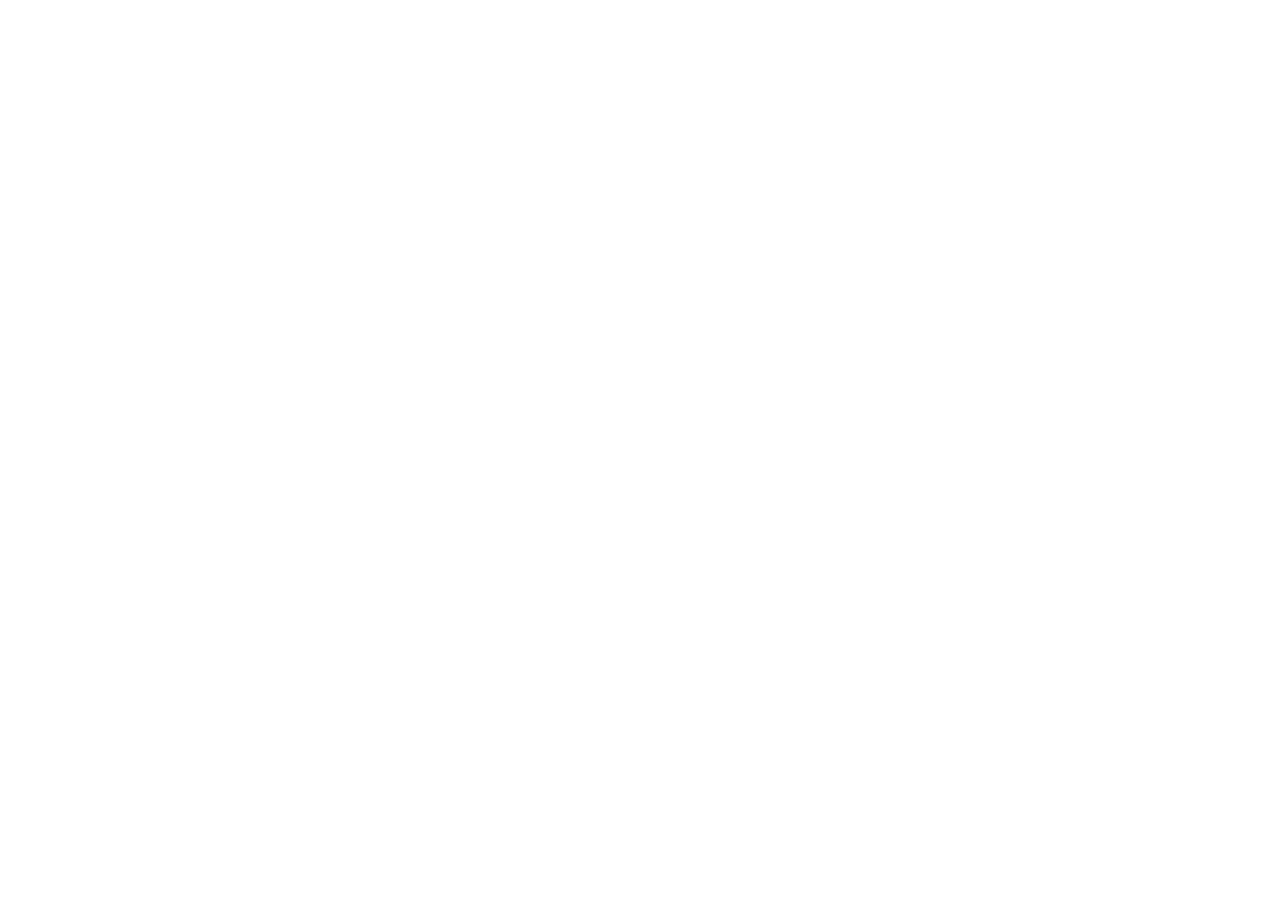
==== index.html @ 9c834925 "Add files via upload" ====
<!doctype html>
<html>
<head>
  <meta charset="utf-8" />
  <meta name="viewport" content="width=device-width, initial-scale=1.0" />
  <title>Site Admin — Dr. Shajini</title>
</head>
<body>
  <script src="https://identity.netlify.com/v1/netlify-identity-widget.js"></script>
  <script src="https://unpkg.com/decap-cms@^3.0.0/dist/decap-cms.js"></script>
</body>
</html>
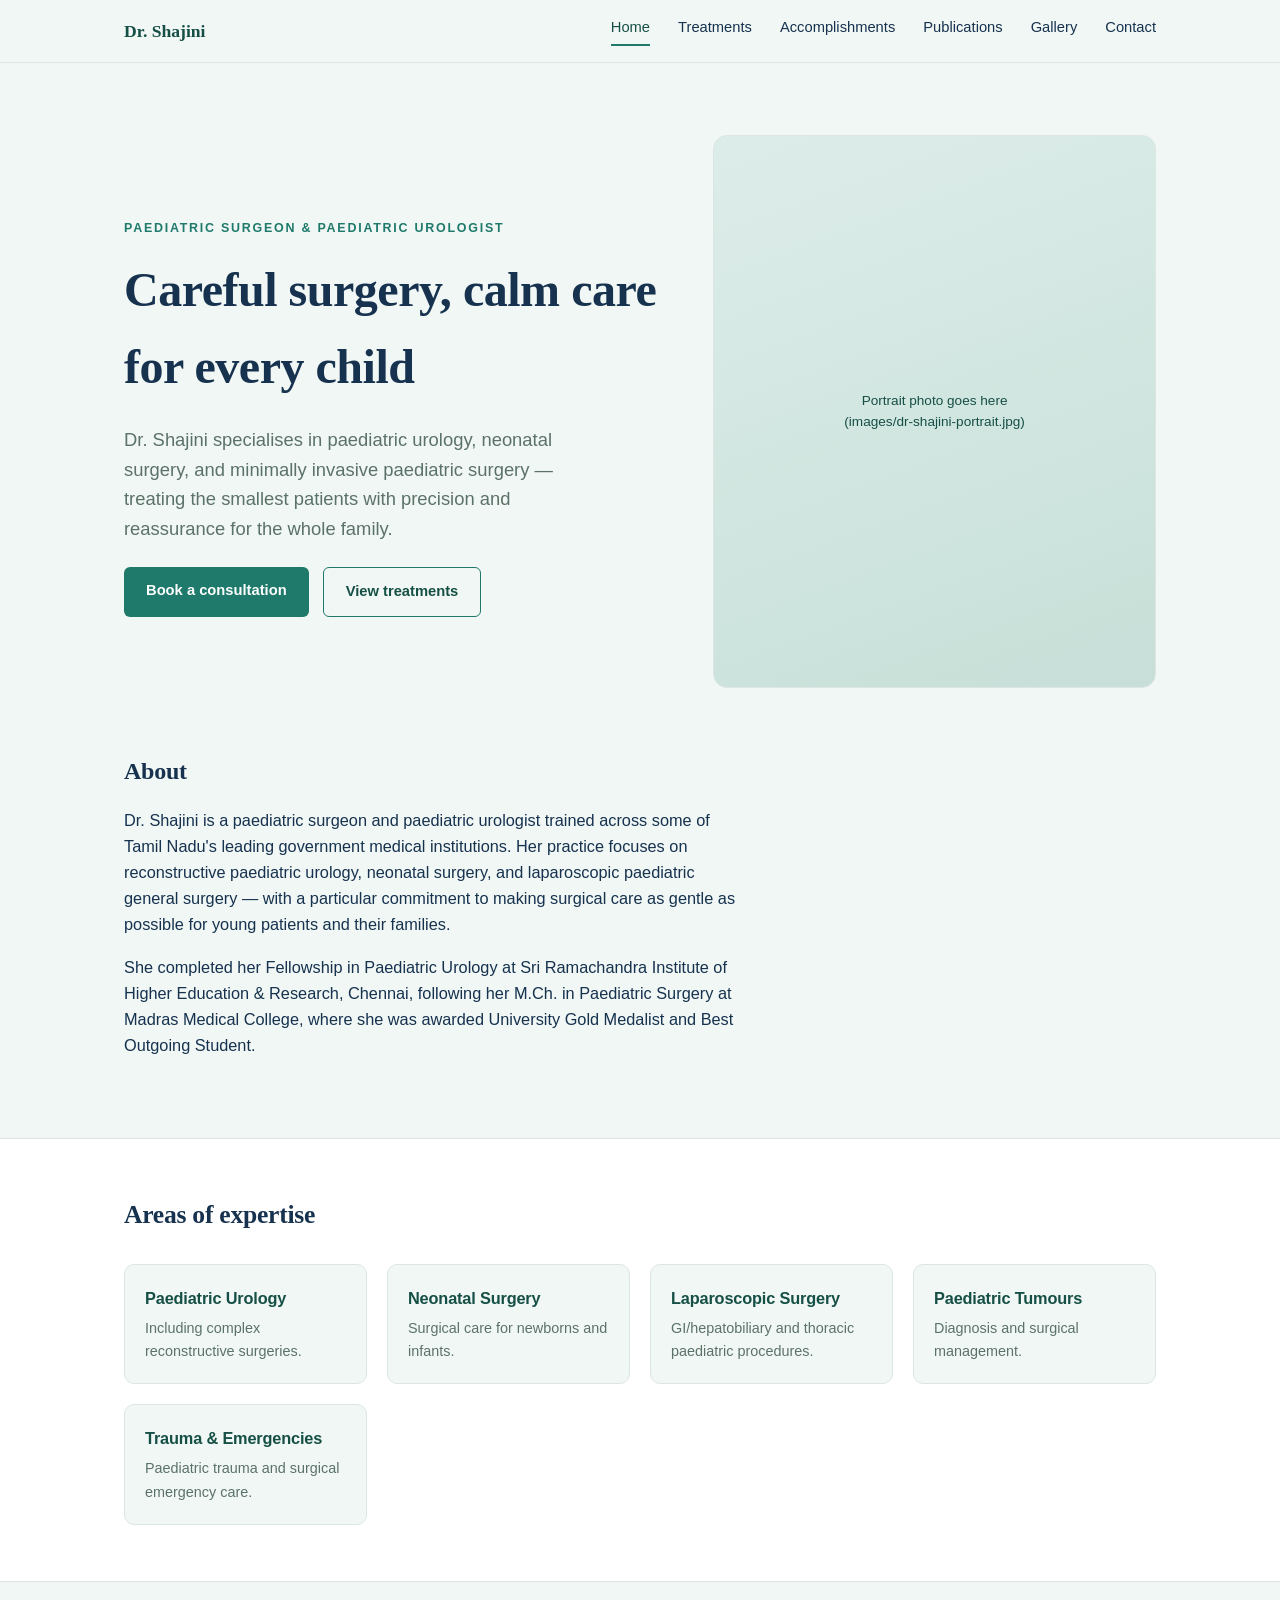
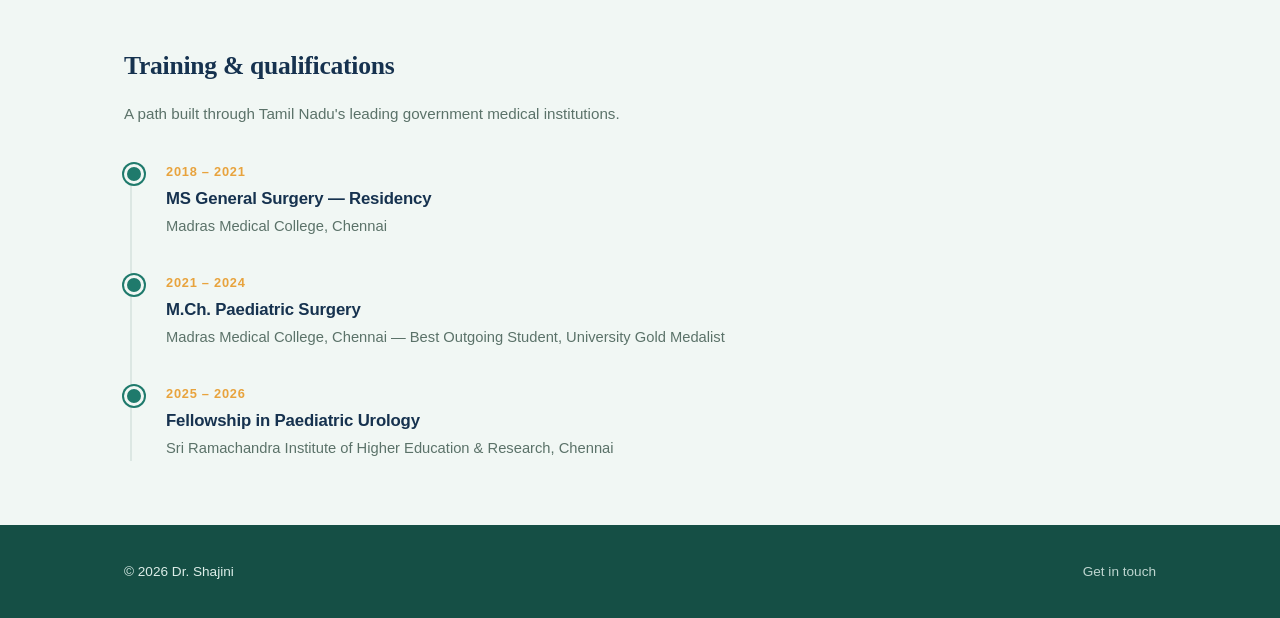
==== commit df2c118c: "Add files via upload" ====
--- a/index.html
+++ b/index.html
@@ -1,12 +1,228 @@
-<!doctype html>
-<html>
+<!DOCTYPE html>
+<html lang="en">
 <head>
-  <meta charset="utf-8" />
-  <meta name="viewport" content="width=device-width, initial-scale=1.0" />
-  <title>Site Admin — Dr. Shajini</title>
+<meta charset="UTF-8">
+<meta name="viewport" content="width=device-width, initial-scale=1.0">
+<title>Dr. Shajini — Paediatric Surgeon & Paediatric Urologist</title>
+<meta name="description" content="Dr. Shajini, Paediatric Surgeon and Paediatric Urologist based in Chennai, India.">
+<style>
+  :root{
+    --ink:#16324F;
+    --mint:#F1F7F4;
+    --teal:#1F7A6C;
+    --teal-deep:#154F45;
+    --amber:#E8A33D;
+    --white:#FFFFFF;
+    --line:#DCE7E3;
+    --muted:#5B7269;
+  }
+  *{box-sizing:border-box;}
+  html{scroll-behavior:smooth;}
+  body{
+    margin:0;
+    background:var(--mint);
+    color:var(--ink);
+    font-family:'Work Sans', -apple-system, BlinkMacSystemFont, 'Segoe UI', sans-serif;
+    line-height:1.6;
+  }
+  h1,h2,h3{
+    font-family:'Newsreader', Georgia, serif;
+    font-weight:600;
+    margin:0 0 .4em;
+    letter-spacing:-0.01em;
+  }
+  a{color:inherit;}
+  img{max-width:100%;display:block;}
+
+  /* Nav */
+  header.site-nav{
+    position:sticky; top:0; z-index:10;
+    background:rgba(241,247,244,0.92);
+    backdrop-filter:blur(6px);
+    border-bottom:1px solid var(--line);
+  }
+  .nav-inner{
+    max-width:1080px; margin:0 auto; padding:16px 24px;
+    display:flex; align-items:center; justify-content:space-between;
+  }
+  .brand{font-family:'Newsreader',serif; font-weight:600; font-size:1.1rem; text-decoration:none; color:var(--teal-deep);}
+  nav.links{display:flex; gap:28px; flex-wrap:wrap;}
+  nav.links a{
+    text-decoration:none; font-size:0.92rem; font-weight:500; color:var(--ink);
+    padding-bottom:4px; border-bottom:2px solid transparent; transition:border-color .2s;
+  }
+  nav.links a:hover, nav.links a:focus-visible{border-color:var(--amber);}
+  nav.links a[aria-current="page"]{border-color:var(--teal); color:var(--teal-deep);}
+
+  /* Hero */
+  .hero{
+    max-width:1080px; margin:0 auto; padding:72px 24px 56px;
+    display:grid; grid-template-columns:1.1fr 0.9fr; gap:48px; align-items:center;
+  }
+  .eyebrow{
+    font-size:0.78rem; text-transform:uppercase; letter-spacing:.14em;
+    color:var(--teal); font-weight:600; margin-bottom:14px;
+  }
+  .hero h1{font-size:clamp(2.1rem, 4vw, 3rem); color:var(--ink);}
+  .hero .tagline{font-size:1.15rem; color:var(--muted); max-width:46ch; margin-bottom:24px;}
+  .hero-cta{display:flex; gap:14px; flex-wrap:wrap;}
+  .btn{
+    display:inline-block; padding:12px 22px; border-radius:6px; text-decoration:none;
+    font-weight:600; font-size:0.92rem; transition:transform .15s ease, box-shadow .15s ease;
+  }
+  .btn-primary{background:var(--teal); color:var(--white);}
+  .btn-primary:hover{transform:translateY(-1px); box-shadow:0 6px 16px rgba(31,122,108,.28);}
+  .btn-ghost{border:1.5px solid var(--teal); color:var(--teal-deep);}
+
+  .portrait-frame{
+    position:relative; border-radius:14px; overflow:hidden;
+    aspect-ratio:4/5; background:linear-gradient(160deg,#DDEDE9,#C7DFD8);
+    display:flex; align-items:center; justify-content:center;
+    border:1px solid var(--line);
+  }
+  .portrait-frame .placeholder-label{
+    color:var(--teal-deep); font-size:0.85rem; text-align:center; padding:16px;
+    font-family:'Work Sans',sans-serif;
+  }
+  .portrait-frame img{width:100%; height:100%; object-fit:cover;}
+
+  /* Bio */
+  section.bio{max-width:1080px; margin:0 auto; padding:8px 24px 64px;}
+  section.bio p{max-width:68ch; color:var(--ink); font-size:1.02rem;}
+
+  /* Expertise */
+  section.expertise{background:var(--white); border-top:1px solid var(--line); border-bottom:1px solid var(--line);}
+  .expertise-inner{max-width:1080px; margin:0 auto; padding:56px 24px;}
+  .expertise-inner h2{font-size:1.6rem; margin-bottom:28px;}
+  .expertise-grid{display:grid; grid-template-columns:repeat(auto-fit,minmax(220px,1fr)); gap:20px;}
+  .expertise-card{
+    background:var(--mint); border:1px solid var(--line); border-radius:10px; padding:20px;
+  }
+  .expertise-card h3{font-size:1.02rem; font-family:'Work Sans',sans-serif; font-weight:600; color:var(--teal-deep); margin-bottom:6px;}
+  .expertise-card p{margin:0; font-size:0.9rem; color:var(--muted);}
+
+  /* Timeline (signature element) */
+  section.timeline{max-width:1080px; margin:0 auto; padding:64px 24px;}
+  section.timeline h2{font-size:1.6rem; margin-bottom:8px;}
+  section.timeline .sub{color:var(--muted); margin-bottom:36px; font-size:0.95rem;}
+  .tl{position:relative; margin-left:6px; padding-left:34px; border-left:2px solid var(--line);}
+  .tl-item{position:relative; padding-bottom:34px;}
+  .tl-item:last-child{padding-bottom:0;}
+  .tl-item::before{
+    content:""; position:absolute; left:-42px; top:2px;
+    width:14px; height:14px; border-radius:50%;
+    background:var(--teal); border:3px solid var(--mint); box-shadow:0 0 0 2px var(--teal);
+  }
+  .tl-item .yr{font-size:0.8rem; font-weight:600; letter-spacing:.06em; color:var(--amber); text-transform:uppercase;}
+  .tl-item h3{font-size:1.05rem; font-family:'Work Sans',sans-serif; font-weight:600; margin:4px 0 2px;}
+  .tl-item p{margin:0; color:var(--muted); font-size:0.92rem;}
+
+  footer{background:var(--teal-deep); color:#DCEDE8;}
+  .footer-inner{max-width:1080px; margin:0 auto; padding:36px 24px; display:flex; justify-content:space-between; flex-wrap:wrap; gap:12px; font-size:0.85rem;}
+  footer a{text-decoration:none; color:#DCEDE8; opacity:.85;}
+  footer a:hover{opacity:1;}
+
+  @media (max-width:760px){
+    .hero{grid-template-columns:1fr; padding-top:40px;}
+    .portrait-frame{order:-1; aspect-ratio:16/10;}
+    nav.links{gap:16px;}
+  }
+  :focus-visible{outline:2px solid var(--amber); outline-offset:2px;}
+</style>
 </head>
 <body>
-  <script src="https://identity.netlify.com/v1/netlify-identity-widget.js"></script>
-  <script src="https://unpkg.com/decap-cms@^3.0.0/dist/decap-cms.js"></script>
+
+<header class="site-nav">
+  <div class="nav-inner">
+    <a href="index.html" class="brand">Dr. Shajini</a>
+    <nav class="links" aria-label="Primary">
+      <a href="index.html" aria-current="page">Home</a>
+      <a href="treatments.html">Treatments</a>
+      <a href="accomplishments.html">Accomplishments</a>
+      <a href="publications.html">Publications</a>
+      <a href="gallery.html">Gallery</a>
+      <a href="contact.html">Contact</a>
+    </nav>
+  </div>
+</header>
+
+<main>
+  <section class="hero">
+    <div>
+      <p class="eyebrow" data-edit="eyebrow">Paediatric Surgeon &amp; Paediatric Urologist</p>
+      <h1 data-edit="heading">Careful surgery, calm care for every child</h1>
+      <p class="tagline" data-edit="tagline">Dr. Shajini specialises in paediatric urology, neonatal surgery, and minimally invasive paediatric surgery — treating the smallest patients with precision and reassurance for the whole family.</p>
+      <div class="hero-cta">
+        <a class="btn btn-primary" href="contact.html">Book a consultation</a>
+        <a class="btn btn-ghost" href="treatments.html">View treatments</a>
+      </div>
+    </div>
+    <div class="portrait-frame">
+      <img src="images/dr-shajini-portrait.jpg" alt="Dr. Shajini" onerror="this.style.display='none'; this.nextElementSibling.style.display='flex';">
+      <span class="placeholder-label" style="display:none; position:absolute;">Portrait photo goes here<br>(images/dr-shajini-portrait.jpg)</span>
+    </div>
+  </section>
+
+  <section class="bio">
+    <h2>About</h2>
+    <p data-edit="bio1">Dr. Shajini is a paediatric surgeon and paediatric urologist trained across some of Tamil Nadu's leading government medical institutions. Her practice focuses on reconstructive paediatric urology, neonatal surgery, and laparoscopic paediatric general surgery — with a particular commitment to making surgical care as gentle as possible for young patients and their families.</p>
+    <p data-edit="bio2">She completed her Fellowship in Paediatric Urology at Sri Ramachandra Institute of Higher Education &amp; Research, Chennai, following her M.Ch. in Paediatric Surgery at Madras Medical College, where she was awarded University Gold Medalist and Best Outgoing Student.</p>
+  </section>
+
+  <section class="expertise">
+    <div class="expertise-inner">
+      <h2>Areas of expertise</h2>
+      <div class="expertise-grid">
+        <div class="expertise-card"><h3>Paediatric Urology</h3><p>Including complex reconstructive surgeries.</p></div>
+        <div class="expertise-card"><h3>Neonatal Surgery</h3><p>Surgical care for newborns and infants.</p></div>
+        <div class="expertise-card"><h3>Laparoscopic Surgery</h3><p>GI/hepatobiliary and thoracic paediatric procedures.</p></div>
+        <div class="expertise-card"><h3>Paediatric Tumours</h3><p>Diagnosis and surgical management.</p></div>
+        <div class="expertise-card"><h3>Trauma &amp; Emergencies</h3><p>Paediatric trauma and surgical emergency care.</p></div>
+      </div>
+    </div>
+  </section>
+
+  <section class="timeline">
+    <h2>Training &amp; qualifications</h2>
+    <p class="sub">A path built through Tamil Nadu's leading government medical institutions.</p>
+    <div class="tl">
+      <div class="tl-item">
+        <div class="yr">2018 – 2021</div>
+        <h3>MS General Surgery — Residency</h3>
+        <p>Madras Medical College, Chennai</p>
+      </div>
+      <div class="tl-item">
+        <div class="yr">2021 – 2024</div>
+        <h3>M.Ch. Paediatric Surgery</h3>
+        <p>Madras Medical College, Chennai — Best Outgoing Student, University Gold Medalist</p>
+      </div>
+      <div class="tl-item">
+        <div class="yr">2025 – 2026</div>
+        <h3>Fellowship in Paediatric Urology</h3>
+        <p>Sri Ramachandra Institute of Higher Education &amp; Research, Chennai</p>
+      </div>
+    </div>
+  </section>
+</main>
+
+<footer>
+  <div class="footer-inner">
+    <span>&copy; <span id="yr"></span> Dr. Shajini</span>
+    <a href="contact.html">Get in touch</a>
+  </div>
+</footer>
+
+<script>
+  document.getElementById('yr').textContent = new Date().getFullYear();
+
+  // Load any edits saved from admin.html (this browser only — see admin.html notes)
+  try{
+    const saved = JSON.parse(localStorage.getItem('drShajiniSite_home') || '{}');
+    document.querySelectorAll('[data-edit]').forEach(el=>{
+      const key = el.getAttribute('data-edit');
+      if(saved[key]) el.textContent = saved[key];
+    });
+  }catch(e){}
+</script>
 </body>
 </html>
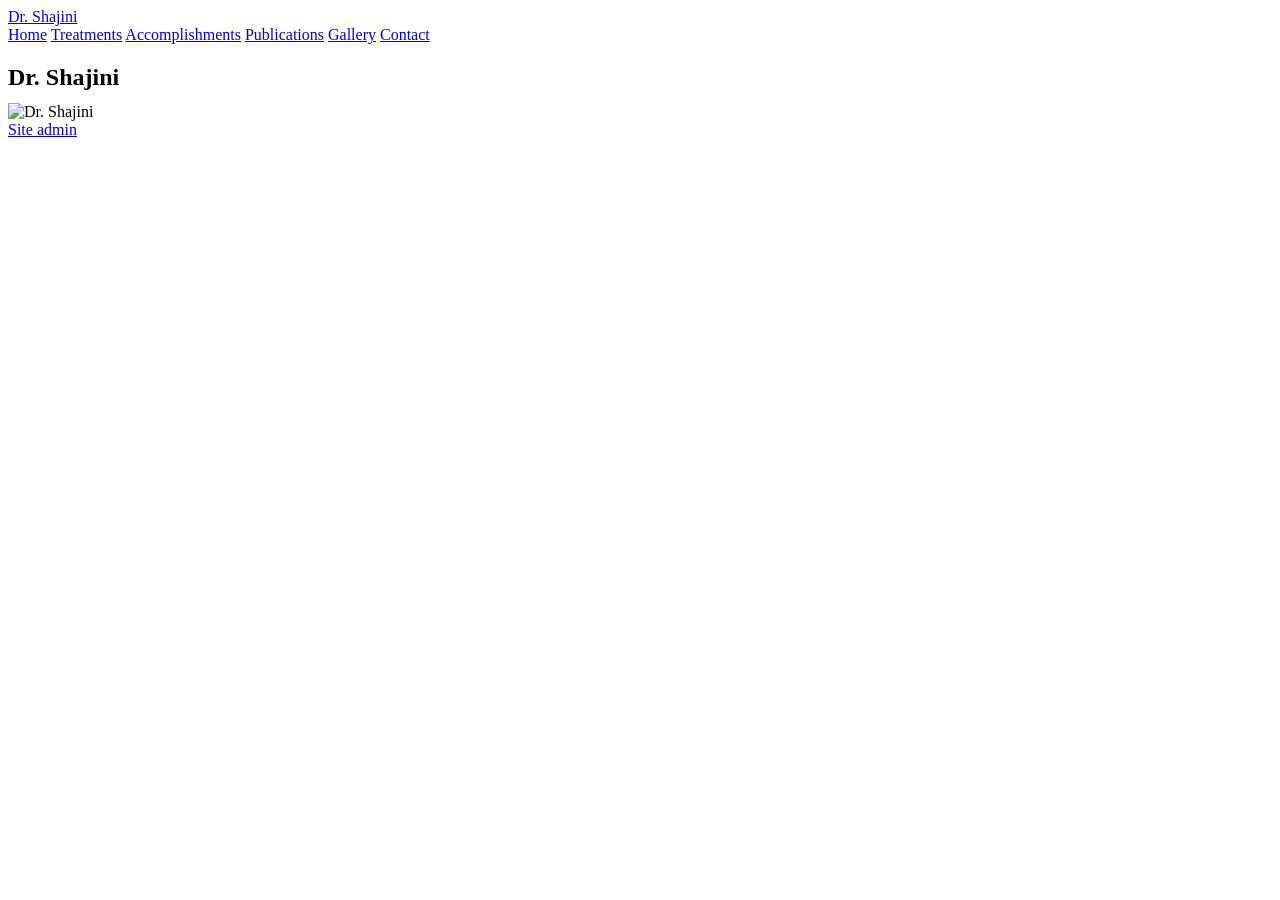
==== commit b08f18ca: "Add files via upload" ====
--- a/index.html
+++ b/index.html
@@ -4,225 +4,38 @@
 <meta charset="UTF-8">
 <meta name="viewport" content="width=device-width, initial-scale=1.0">
 <title>Dr. Shajini — Paediatric Surgeon & Paediatric Urologist</title>
-<meta name="description" content="Dr. Shajini, Paediatric Surgeon and Paediatric Urologist based in Chennai, India.">
-<style>
-  :root{
-    --ink:#16324F;
-    --mint:#F1F7F4;
-    --teal:#1F7A6C;
-    --teal-deep:#154F45;
-    --amber:#E8A33D;
-    --white:#FFFFFF;
-    --line:#DCE7E3;
-    --muted:#5B7269;
-  }
-  *{box-sizing:border-box;}
-  html{scroll-behavior:smooth;}
-  body{
-    margin:0;
-    background:var(--mint);
-    color:var(--ink);
-    font-family:'Work Sans', -apple-system, BlinkMacSystemFont, 'Segoe UI', sans-serif;
-    line-height:1.6;
-  }
-  h1,h2,h3{
-    font-family:'Newsreader', Georgia, serif;
-    font-weight:600;
-    margin:0 0 .4em;
-    letter-spacing:-0.01em;
-  }
-  a{color:inherit;}
-  img{max-width:100%;display:block;}
-
-  /* Nav */
-  header.site-nav{
-    position:sticky; top:0; z-index:10;
-    background:rgba(241,247,244,0.92);
-    backdrop-filter:blur(6px);
-    border-bottom:1px solid var(--line);
-  }
-  .nav-inner{
-    max-width:1080px; margin:0 auto; padding:16px 24px;
-    display:flex; align-items:center; justify-content:space-between;
-  }
-  .brand{font-family:'Newsreader',serif; font-weight:600; font-size:1.1rem; text-decoration:none; color:var(--teal-deep);}
-  nav.links{display:flex; gap:28px; flex-wrap:wrap;}
-  nav.links a{
-    text-decoration:none; font-size:0.92rem; font-weight:500; color:var(--ink);
-    padding-bottom:4px; border-bottom:2px solid transparent; transition:border-color .2s;
-  }
-  nav.links a:hover, nav.links a:focus-visible{border-color:var(--amber);}
-  nav.links a[aria-current="page"]{border-color:var(--teal); color:var(--teal-deep);}
-
-  /* Hero */
-  .hero{
-    max-width:1080px; margin:0 auto; padding:72px 24px 56px;
-    display:grid; grid-template-columns:1.1fr 0.9fr; gap:48px; align-items:center;
-  }
-  .eyebrow{
-    font-size:0.78rem; text-transform:uppercase; letter-spacing:.14em;
-    color:var(--teal); font-weight:600; margin-bottom:14px;
-  }
-  .hero h1{font-size:clamp(2.1rem, 4vw, 3rem); color:var(--ink);}
-  .hero .tagline{font-size:1.15rem; color:var(--muted); max-width:46ch; margin-bottom:24px;}
-  .hero-cta{display:flex; gap:14px; flex-wrap:wrap;}
-  .btn{
-    display:inline-block; padding:12px 22px; border-radius:6px; text-decoration:none;
-    font-weight:600; font-size:0.92rem; transition:transform .15s ease, box-shadow .15s ease;
-  }
-  .btn-primary{background:var(--teal); color:var(--white);}
-  .btn-primary:hover{transform:translateY(-1px); box-shadow:0 6px 16px rgba(31,122,108,.28);}
-  .btn-ghost{border:1.5px solid var(--teal); color:var(--teal-deep);}
-
-  .portrait-frame{
-    position:relative; border-radius:14px; overflow:hidden;
-    aspect-ratio:4/5; background:linear-gradient(160deg,#DDEDE9,#C7DFD8);
-    display:flex; align-items:center; justify-content:center;
-    border:1px solid var(--line);
-  }
-  .portrait-frame .placeholder-label{
-    color:var(--teal-deep); font-size:0.85rem; text-align:center; padding:16px;
-    font-family:'Work Sans',sans-serif;
-  }
-  .portrait-frame img{width:100%; height:100%; object-fit:cover;}
-
-  /* Bio */
-  section.bio{max-width:1080px; margin:0 auto; padding:8px 24px 64px;}
-  section.bio p{max-width:68ch; color:var(--ink); font-size:1.02rem;}
-
-  /* Expertise */
-  section.expertise{background:var(--white); border-top:1px solid var(--line); border-bottom:1px solid var(--line);}
-  .expertise-inner{max-width:1080px; margin:0 auto; padding:56px 24px;}
-  .expertise-inner h2{font-size:1.6rem; margin-bottom:28px;}
-  .expertise-grid{display:grid; grid-template-columns:repeat(auto-fit,minmax(220px,1fr)); gap:20px;}
-  .expertise-card{
-    background:var(--mint); border:1px solid var(--line); border-radius:10px; padding:20px;
-  }
-  .expertise-card h3{font-size:1.02rem; font-family:'Work Sans',sans-serif; font-weight:600; color:var(--teal-deep); margin-bottom:6px;}
-  .expertise-card p{margin:0; font-size:0.9rem; color:var(--muted);}
-
-  /* Timeline (signature element) */
-  section.timeline{max-width:1080px; margin:0 auto; padding:64px 24px;}
-  section.timeline h2{font-size:1.6rem; margin-bottom:8px;}
-  section.timeline .sub{color:var(--muted); margin-bottom:36px; font-size:0.95rem;}
-  .tl{position:relative; margin-left:6px; padding-left:34px; border-left:2px solid var(--line);}
-  .tl-item{position:relative; padding-bottom:34px;}
-  .tl-item:last-child{padding-bottom:0;}
-  .tl-item::before{
-    content:""; position:absolute; left:-42px; top:2px;
-    width:14px; height:14px; border-radius:50%;
-    background:var(--teal); border:3px solid var(--mint); box-shadow:0 0 0 2px var(--teal);
-  }
-  .tl-item .yr{font-size:0.8rem; font-weight:600; letter-spacing:.06em; color:var(--amber); text-transform:uppercase;}
-  .tl-item h3{font-size:1.05rem; font-family:'Work Sans',sans-serif; font-weight:600; margin:4px 0 2px;}
-  .tl-item p{margin:0; color:var(--muted); font-size:0.92rem;}
-
-  footer{background:var(--teal-deep); color:#DCEDE8;}
-  .footer-inner{max-width:1080px; margin:0 auto; padding:36px 24px; display:flex; justify-content:space-between; flex-wrap:wrap; gap:12px; font-size:0.85rem;}
-  footer a{text-decoration:none; color:#DCEDE8; opacity:.85;}
-  footer a:hover{opacity:1;}
-
-  @media (max-width:760px){
-    .hero{grid-template-columns:1fr; padding-top:40px;}
-    .portrait-frame{order:-1; aspect-ratio:16/10;}
-    nav.links{gap:16px;}
-  }
-  :focus-visible{outline:2px solid var(--amber); outline-offset:2px;}
-</style>
+<link rel="stylesheet" href="assets/css/style.css">
 </head>
-<body>
-
-<header class="site-nav">
-  <div class="nav-inner">
-    <a href="index.html" class="brand">Dr. Shajini</a>
-    <nav class="links" aria-label="Primary">
-      <a href="index.html" aria-current="page">Home</a>
+<body data-page="home">
+  <header class="site-header">
+    <a class="brand" href="index.html">Dr. Shajini</a>
+    <nav class="nav">
+      <a href="index.html" class="active">Home</a>
       <a href="treatments.html">Treatments</a>
       <a href="accomplishments.html">Accomplishments</a>
       <a href="publications.html">Publications</a>
       <a href="gallery.html">Gallery</a>
       <a href="contact.html">Contact</a>
     </nav>
-  </div>
-</header>
+  </header>
 
-<main>
-  <section class="hero">
-    <div>
-      <p class="eyebrow" data-edit="eyebrow">Paediatric Surgeon &amp; Paediatric Urologist</p>
-      <h1 data-edit="heading">Careful surgery, calm care for every child</h1>
-      <p class="tagline" data-edit="tagline">Dr. Shajini specialises in paediatric urology, neonatal surgery, and minimally invasive paediatric surgery — treating the smallest patients with precision and reassurance for the whole family.</p>
-      <div class="hero-cta">
-        <a class="btn btn-primary" href="contact.html">Book a consultation</a>
-        <a class="btn btn-ghost" href="treatments.html">View treatments</a>
+  <main class="container">
+    <section class="hero">
+      <div>
+        <h1 id="home-name">Dr. Shajini</h1>
+        <p class="tagline" id="home-tagline"></p>
+        <p id="home-title" style="color:var(--muted); margin-top:-0.5em;"></p>
+        <p id="home-bio"></p>
+        <ul class="quals" id="home-quals"></ul>
       </div>
-    </div>
-    <div class="portrait-frame">
-      <img src="images/dr-shajini-portrait.jpg" alt="Dr. Shajini" onerror="this.style.display='none'; this.nextElementSibling.style.display='flex';">
-      <span class="placeholder-label" style="display:none; position:absolute;">Portrait photo goes here<br>(images/dr-shajini-portrait.jpg)</span>
-    </div>
-  </section>
+      <img id="home-photo" src="assets/img/placeholder-portrait.jpg" alt="Dr. Shajini">
+    </section>
+  </main>
 
-  <section class="bio">
-    <h2>About</h2>
-    <p data-edit="bio1">Dr. Shajini is a paediatric surgeon and paediatric urologist trained across some of Tamil Nadu's leading government medical institutions. Her practice focuses on reconstructive paediatric urology, neonatal surgery, and laparoscopic paediatric general surgery — with a particular commitment to making surgical care as gentle as possible for young patients and their families.</p>
-    <p data-edit="bio2">She completed her Fellowship in Paediatric Urology at Sri Ramachandra Institute of Higher Education &amp; Research, Chennai, following her M.Ch. in Paediatric Surgery at Madras Medical College, where she was awarded University Gold Medalist and Best Outgoing Student.</p>
-  </section>
+  <footer class="site-footer">
+    <a href="admin.html">Site admin</a>
+  </footer>
 
-  <section class="expertise">
-    <div class="expertise-inner">
-      <h2>Areas of expertise</h2>
-      <div class="expertise-grid">
-        <div class="expertise-card"><h3>Paediatric Urology</h3><p>Including complex reconstructive surgeries.</p></div>
-        <div class="expertise-card"><h3>Neonatal Surgery</h3><p>Surgical care for newborns and infants.</p></div>
-        <div class="expertise-card"><h3>Laparoscopic Surgery</h3><p>GI/hepatobiliary and thoracic paediatric procedures.</p></div>
-        <div class="expertise-card"><h3>Paediatric Tumours</h3><p>Diagnosis and surgical management.</p></div>
-        <div class="expertise-card"><h3>Trauma &amp; Emergencies</h3><p>Paediatric trauma and surgical emergency care.</p></div>
-      </div>
-    </div>
-  </section>
-
-  <section class="timeline">
-    <h2>Training &amp; qualifications</h2>
-    <p class="sub">A path built through Tamil Nadu's leading government medical institutions.</p>
-    <div class="tl">
-      <div class="tl-item">
-        <div class="yr">2018 – 2021</div>
-        <h3>MS General Surgery — Residency</h3>
-        <p>Madras Medical College, Chennai</p>
-      </div>
-      <div class="tl-item">
-        <div class="yr">2021 – 2024</div>
-        <h3>M.Ch. Paediatric Surgery</h3>
-        <p>Madras Medical College, Chennai — Best Outgoing Student, University Gold Medalist</p>
-      </div>
-      <div class="tl-item">
-        <div class="yr">2025 – 2026</div>
-        <h3>Fellowship in Paediatric Urology</h3>
-        <p>Sri Ramachandra Institute of Higher Education &amp; Research, Chennai</p>
-      </div>
-    </div>
-  </section>
-</main>
-
-<footer>
-  <div class="footer-inner">
-    <span>&copy; <span id="yr"></span> Dr. Shajini</span>
-    <a href="contact.html">Get in touch</a>
-  </div>
-</footer>
-
-<script>
-  document.getElementById('yr').textContent = new Date().getFullYear();
-
-  // Load any edits saved from admin.html (this browser only — see admin.html notes)
-  try{
-    const saved = JSON.parse(localStorage.getItem('drShajiniSite_home') || '{}');
-    document.querySelectorAll('[data-edit]').forEach(el=>{
-      const key = el.getAttribute('data-edit');
-      if(saved[key]) el.textContent = saved[key];
-    });
-  }catch(e){}
-</script>
+  <script src="assets/js/render.js"></script>
 </body>
 </html>
